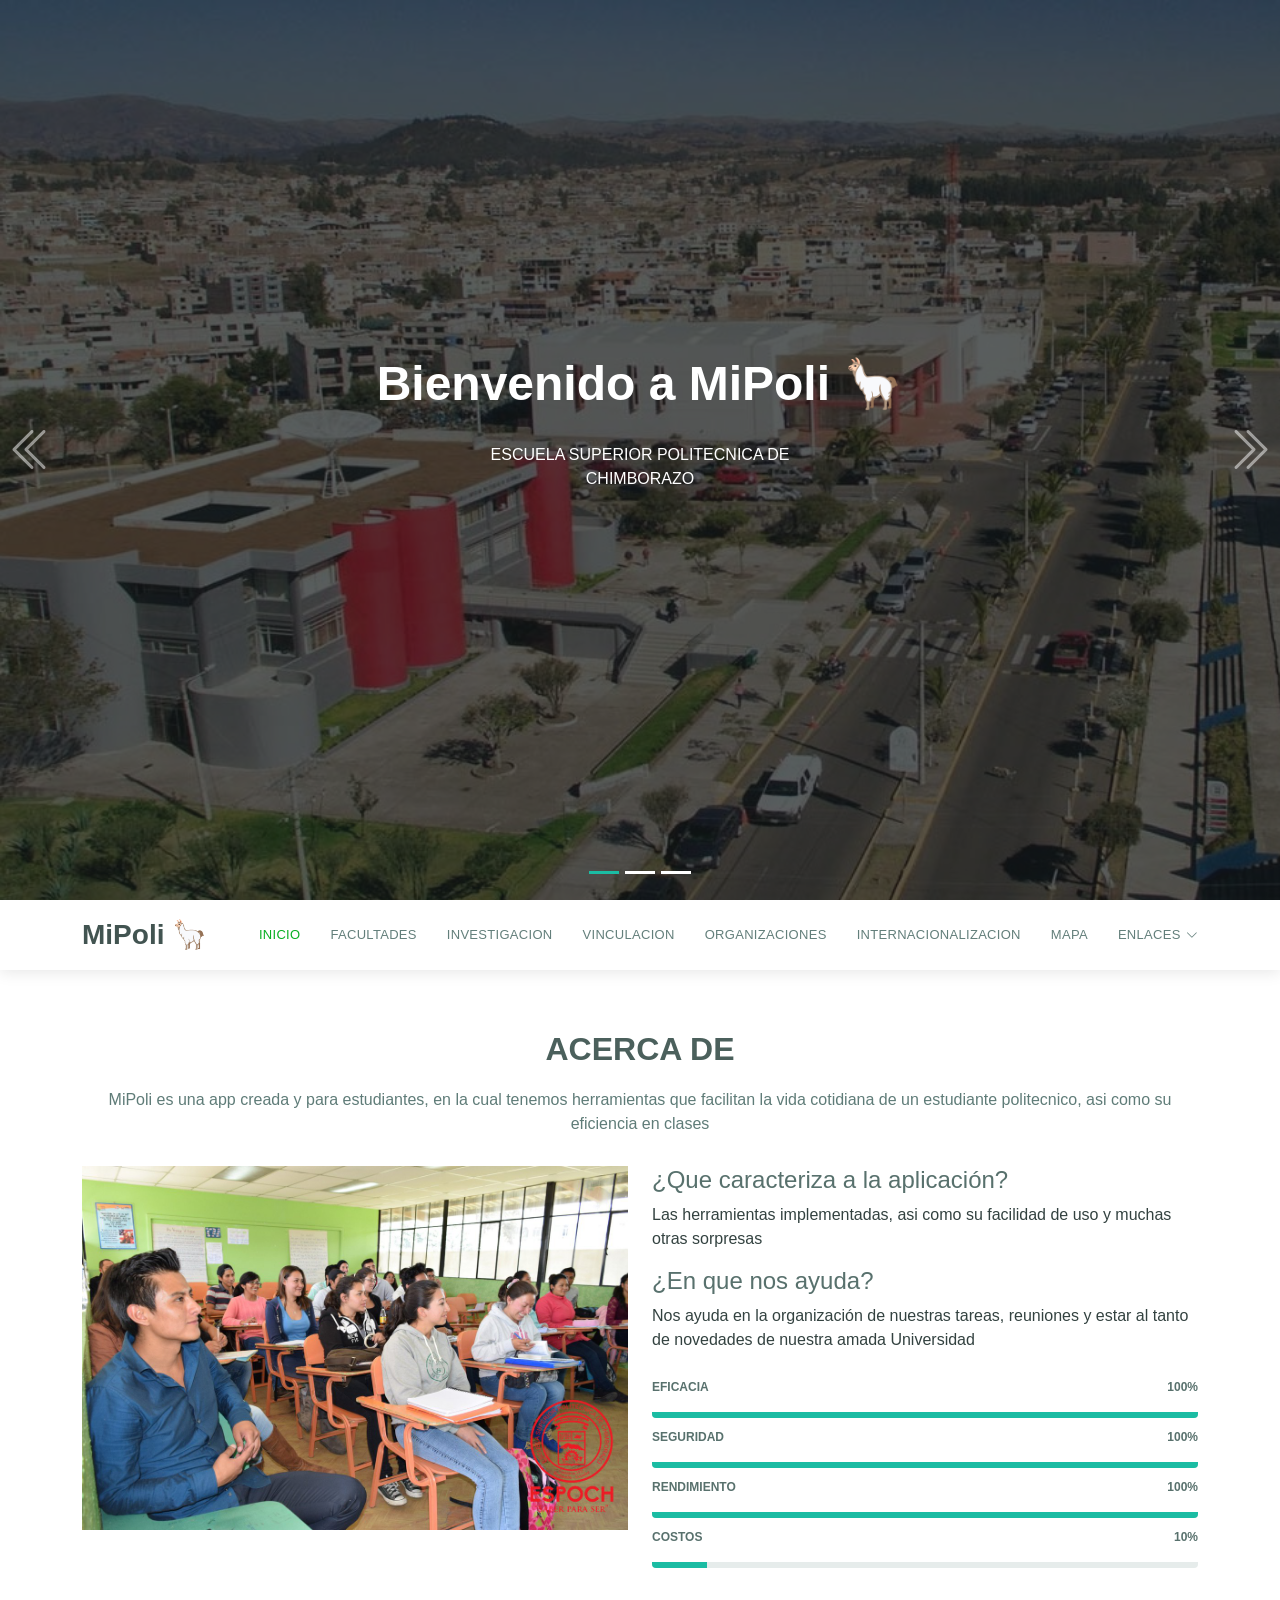
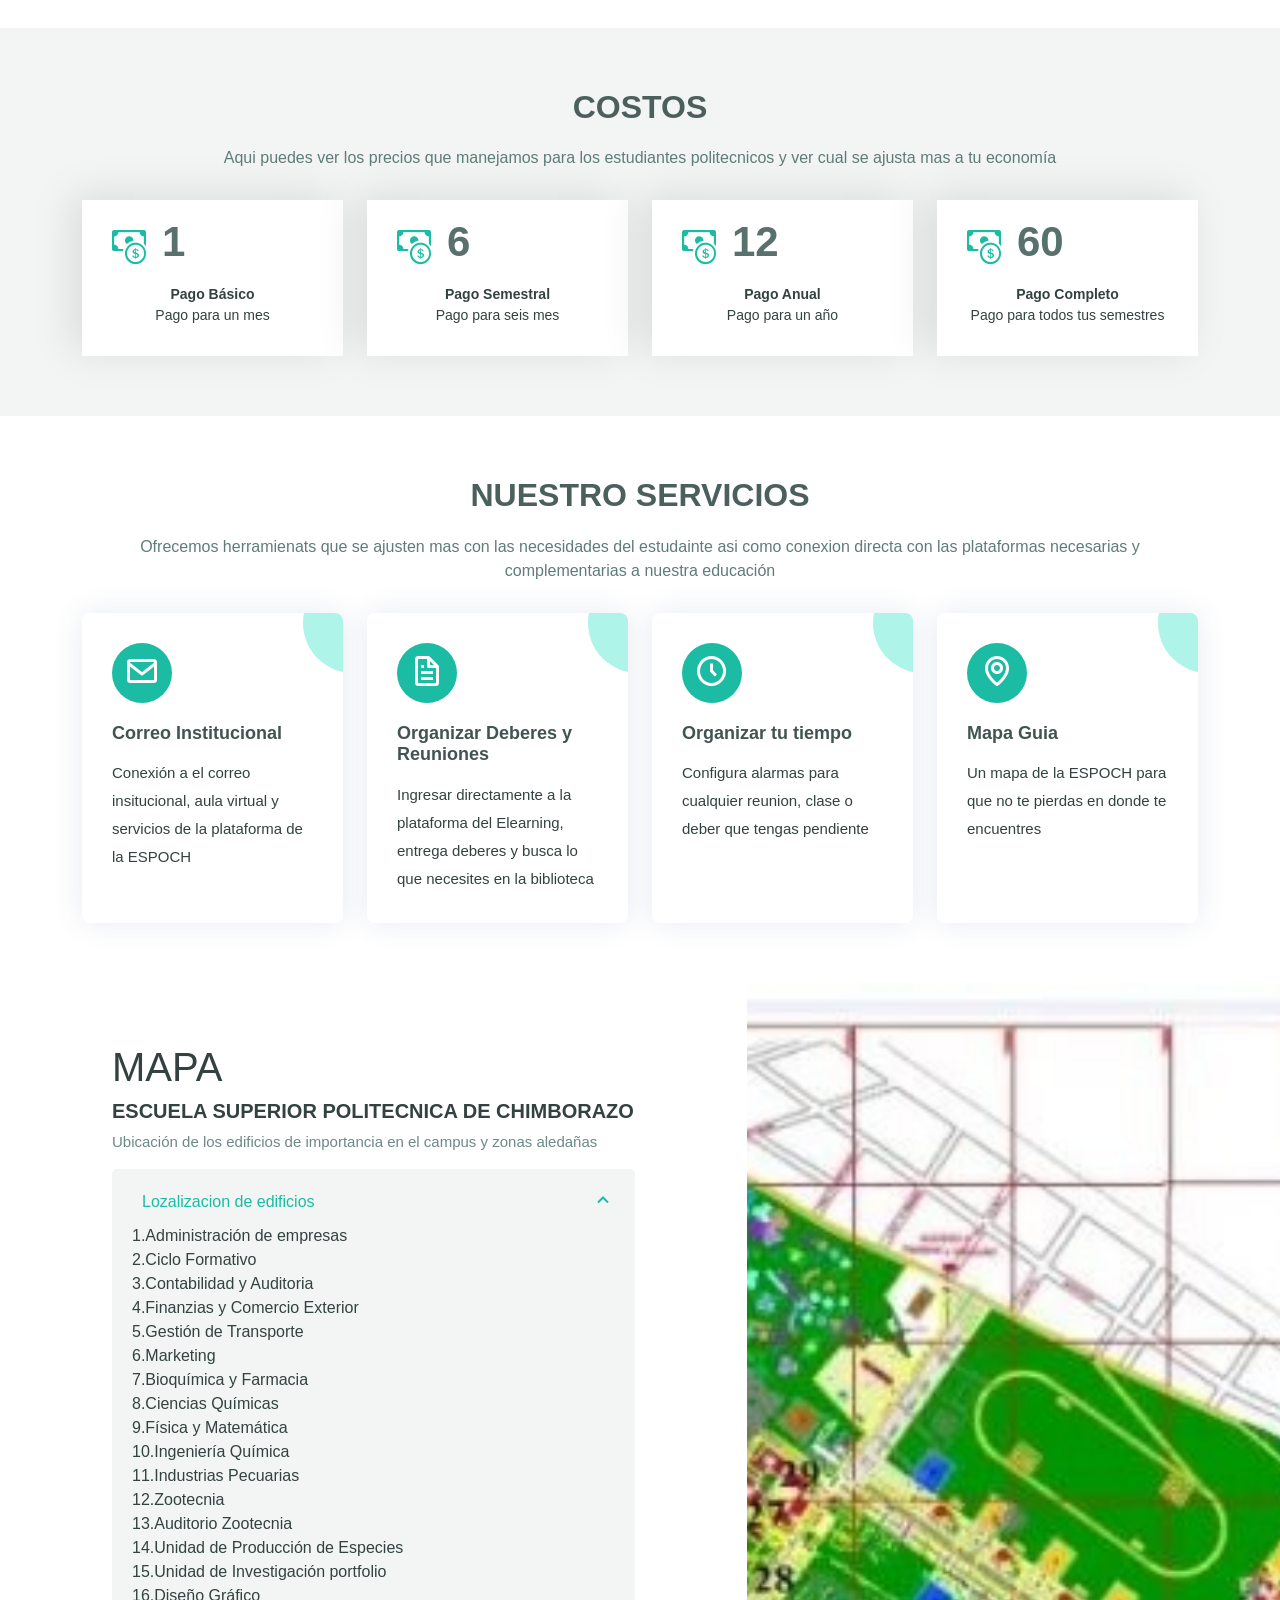
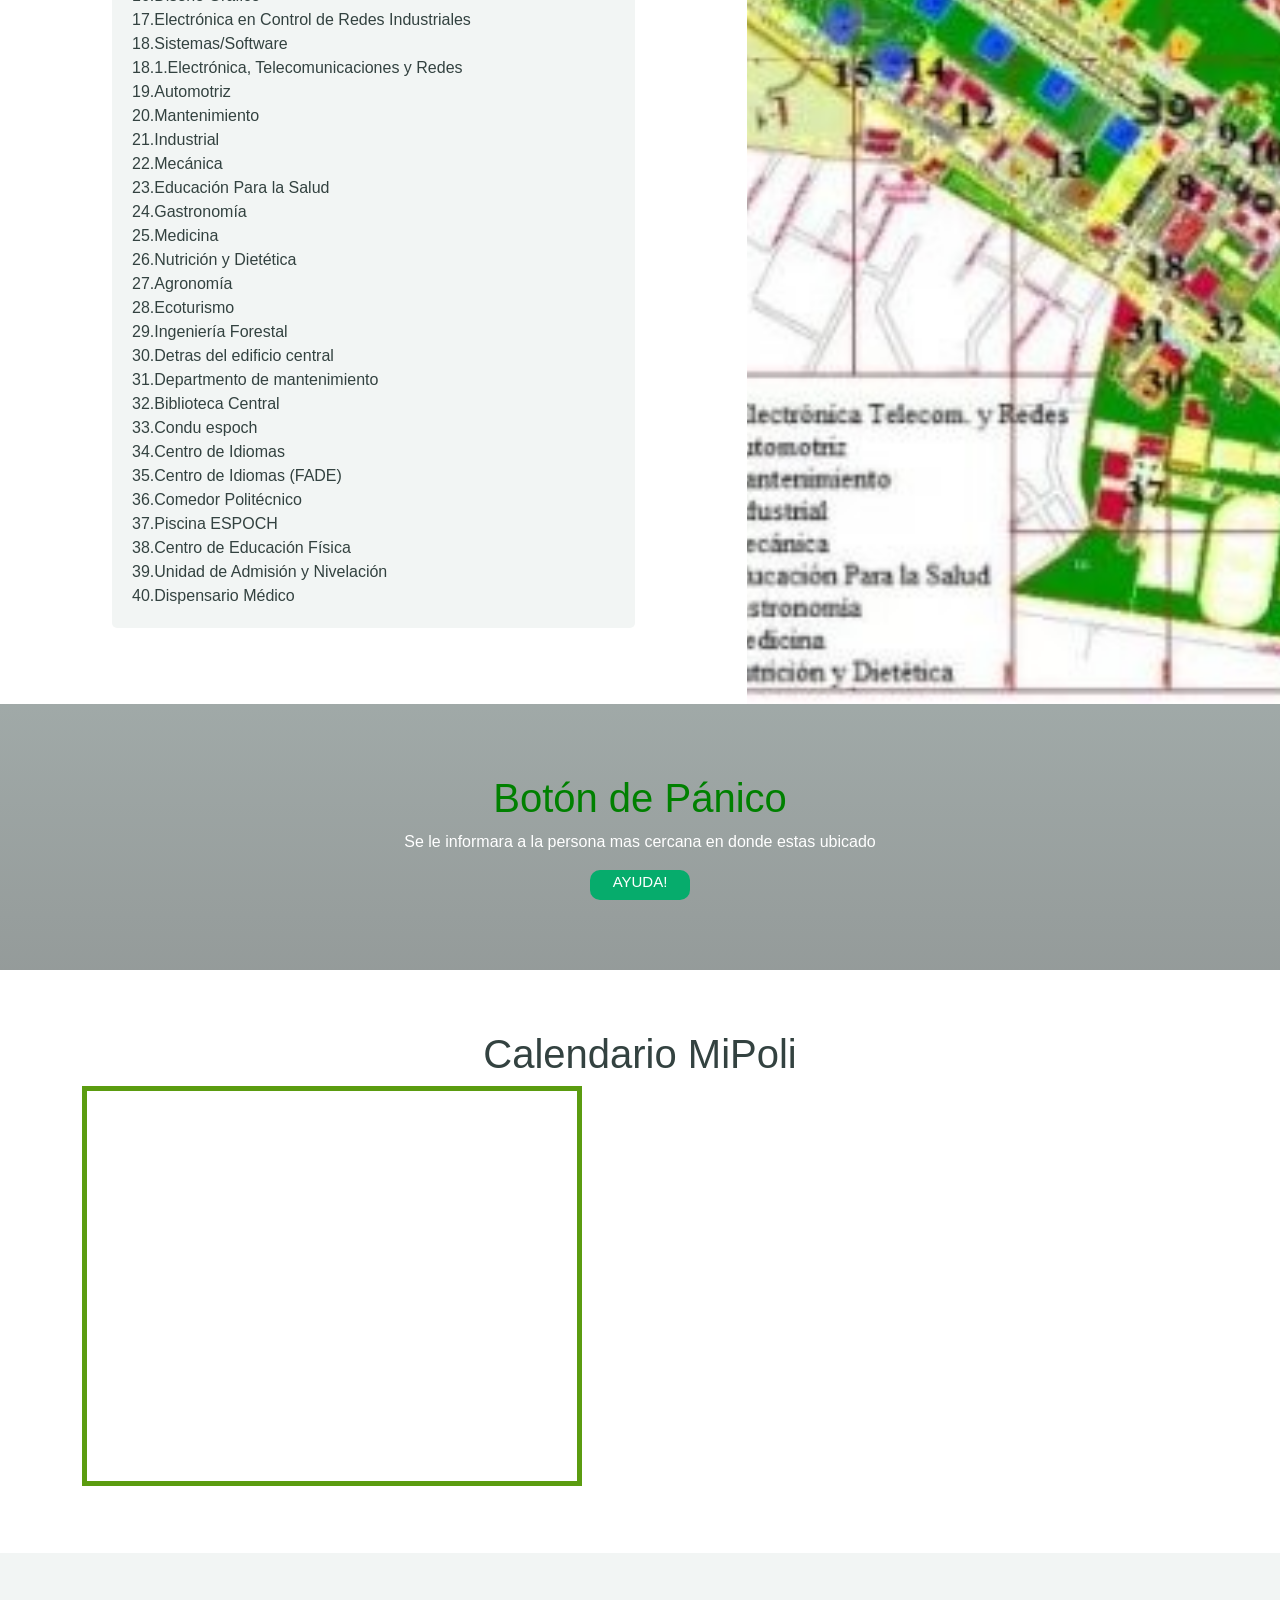
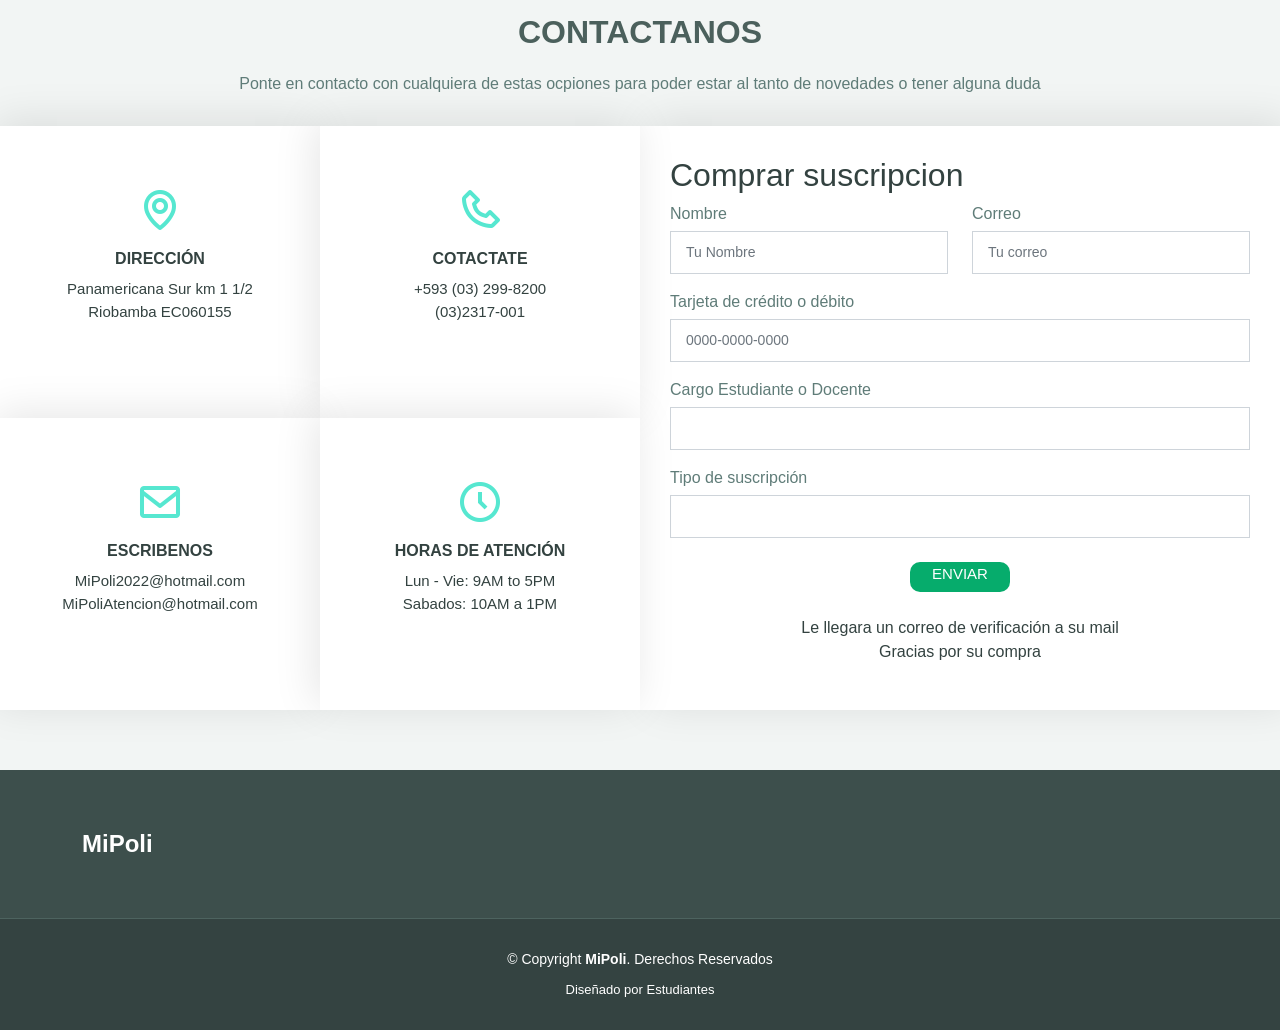
==== Facultades.html @ 7dcbb99e "Add files via upload" ====
<!DOCTYPE html>
<html lang="en">
<head>
  <meta charset="utf-8">
  <meta content="width=device-width, initial-scale=1.0" name="viewport">
  <title>MiPoli</title>
  <meta content="" name="description">
  <meta content="" name="keywords">
  <link href="assets/img/espoch.ico" rel="icon">
  <link href="assets/img/apple-touch-icon.png" rel="apple-touch-icon">
  <link href="assets/vendor/animate.css/animate.min.css" rel="stylesheet">
  <link href="assets/vendor/bootstrap/css/bootstrap.min.css" rel="stylesheet">
  <link href="assets/vendor/bootstrap-icons/bootstrap-icons.css" rel="stylesheet">
  <link href="assets/vendor/boxicons/css/boxicons.min.css" rel="stylesheet">
  <link href="assets/vendor/glightbox/css/glightbox.min.css" rel="stylesheet">
  <link href="assets/vendor/swiper/swiper-bundle.min.css" rel="stylesheet">
  <link href="assets/css/style.css" rel="stylesheet">
  <link href="assets/css/botones.css" rel="stylesheet">
  <link rel="stylesheet" href="assets/js/jsbotones.js">

  <!-Cabecera donde esta el carrucel de fotos y bienvenida->
</head>
<body>
  <section id="hero">
    <div class="hero-container">
      <div id="heroCarousel" class="carousel slide carousel-fade" data-bs-ride="carousel" data-bs-interval="5000">
        <ol class="carousel-indicators" id="hero-carousel-indicators"></ol>
        <div class="carousel-inner" role="listbox">
          <div class="carousel-item active">
            <div class="carousel-background"><img src="assets/img/poli.jpg" width="1820" height="920"></div>
            <div class="carousel-container">
              <div class="carousel-content">
                <h2 class="animate__animated animate__MfadeInDown">Bienvenido a <span>MiPoli 🦙</span></h2>
                <p class="animate__animated animate__fadeInUp">ESCUELA SUPERIOR POLITECNICA DE CHIMBORAZO</p> <br>
              </div>
            </div>
          </div>
          <div class="carousel-item">
            <div class="carousel-background"><img src="assets/img/poli1.jpg" width="1720" height="920" alt=""></div>
            <div class="carousel-container">
              <div class="carousel-content">
                <h2 class="animate__animated animate__fadeInDown">Bienvenido a <span>MiPoli 🦙</span></h2>
                <p class="animate__animated animate__fadeInUp">La Poli te llama</p> <br>
              </div>
            </div>
          </div>
          <div class="carousel-item">
            <div class="carousel-background"><img src="assets/img/poli2.jpg" width="1820" height="900"></div>
            <div class="carousel-container">
              <div class="carousel-content">
                <h2 class="animate__animated animate__fadeInDown">Bienvenido a <span>MiPoli 🦙</span></h2>
                <p class="animate__animated animate__fadeInUp">Hacemos Historia</p> <br>
              </div>
            </div>
          </div>
        </div>
        <a class="carousel-control-prev" href="#heroCarousel" role="button" data-bs-slide="prev">
          <span class="carousel-control-prev-icon bi bi-chevron-double-left" aria-hidden="true"></span>
        </a>
        <a class="carousel-control-next" href="#heroCarousel" role="button" data-bs-slide="next">
          <span class="carousel-control-next-icon bi bi-chevron-double-right" aria-hidden="true"></span>
        </a>
      </div>
    </div>
  </section>

  <header id="header" class="d-flex align-items-center">
    <div class="container d-flex align-items-center justify-content-between">
      <div class="logo">
        <h1 class="text-light"><a href="index.html"><span>MiPoli 🦙</span></a></h1>
      </div>
      <nav id="navbar" class="navbar">
        <ul>
          <li><a class="nav-link scrollto active" href="#hero">INICIO</a></li>
          <li><a class="nav-link scrollto" href="#about">FACULTADES</a></li>
          <li><a class="nav-link scrollto" href="#costos">INVESTIGACION</a></li>
          <li><a class="nav-link scrollto" href="#services">VINCULACION</a></li>
          <li><a class="nav-link scrollto" href="#calendario">ORGANIZACIONES</a></li>
          <li><a class="nav-link scrollto" href="#contact">INTERNACIONALIZACION</a></li>
          <li><a class="nav-link scrollto" href="#mapa">MAPA</a></li>
          <li class="dropdown"><a href="#"><span>ENLACES</span> <i class="bi bi-chevron-down"></i></a>
                <ul>
                  <li><a href="https://loginsai.espoch.edu.ec">YANKAY</a></li>
                  <li><a href="https://www.espoch.edu.ec/index.php/espoch.html">SERVICIOS ESPOCH</a></li>
                  <li><a href="https://seguridad.espoch.edu.ec/cas/login?service=https%3A%2F%2Felearning.espoch.edu.ec%2Flogin%2Findex.php">Campus virtual ESPOCH</a></li>
                  <li><a href="https://outlook.office.com">Correo Institucional</a></li>
                  <li><a href="https://elibro.net/es/lc/espoch/login_usuario/?next=/es/lc/espoch/inicio/">Biblioteca Virtual ElLibro</a></li>
                </ul>
          </li>    
        </ul>
        <i class="bi bi-list mobile-nav-toggle"></i>
      </nav>
    </div>
  </header>

  <main id="main">
    <section id="about" class="about">
      <div class="container">
        <div class="section-title">
          <h2>Acerca de</h2>
          <p>MiPoli es una app creada y para estudiantes, en la cual tenemos herramientas que facilitan la vida cotidiana de un estudiante politecnico, asi como su eficiencia en clases</p>
        </div>
        <div class="row">
          <div class="col-lg-6">
            <img src="assets/img/about.jpg" class="img-fluid" alt="">
          </div>
          <div class="col-lg-6 pt-4 pt-lg-0 content">
            <h3>¿Que caracteriza a la aplicación?</strong></h3>
            <p>Las herramientas implementadas, asi como su facilidad de uso y muchas otras sorpresas</p>
            <h3>¿En que nos ayuda?</strong></h3>
            <p>Nos ayuda en la organización de nuestras tareas, reuniones y estar al tanto de novedades de nuestra amada Universidad</p>

            <div class="skills-content">

              <div class="progress">
                <span class="skill">EFICACIA <i class="val">100%</i></span>
                <div class="progress-bar-wrap">
                  <div class="progress-bar" role="progressbar" aria-valuenow="100" aria-valuemin="0" aria-valuemax="100"></div>
                </div>
              </div>

              <div class="progress">
                <span class="skill">SEGURIDAD <i class="val">100%</i></span>
                <div class="progress-bar-wrap">
                  <div class="progress-bar" role="progressbar" aria-valuenow="100" aria-valuemin="0" aria-valuemax="100"></div>
                </div>
              </div>

              <div class="progress">
                <span class="skill">RENDIMIENTO <i class="val">100%</i></span>
                <div class="progress-bar-wrap">
                  <div class="progress-bar" role="progressbar" aria-valuenow="100" aria-valuemin="0" aria-valuemax="100"></div>
                </div>
              </div>

              <div class="progress">
                <span class="skill">COSTOS <i class="val">10%</i></span>
                <div class="progress-bar-wrap">
                  <div class="progress-bar" role="progressbar" aria-valuenow="10" aria-valuemin="0" aria-valuemax="100"></div>
                </div>
              </div>
            </div>
          </div>
        </div>
      </div>
    </section>

    <section id="costos" class="counts section-bg">
      <div class="container">
        <div class="section-title">
          <h2>COSTOS</h2>
          <P>Aqui puedes ver los precios que manejamos para los estudiantes politecnicos y ver cual se ajusta mas a tu economía</P>
        </div>
        <div class="row no-gutters">

          <div class="col-lg-3 col-md-6 d-md-flex align-items-md-stretch">
            <div class="count-box">
              <i class="bi bi-cash-coin"></i>
              <span data-purecounter-start="0" data-purecounter-end="1" data-purecounter-duration="1" class="purecounter"></span>
              <p align="center"><strong>Pago Básico</strong> <br> Pago para un mes</p>
            </div>
          </div>

          <div class="col-lg-3 col-md-6 d-md-flex align-items-md-stretch">
            <div class="count-box">
              <i class="bi bi-cash-coin"></i>
              <span data-purecounter-start="0" data-purecounter-end="6" data-purecounter-duration="1" class="purecounter"></span>
              <p align="center"><strong>Pago Semestral</strong> <br> Pago para seis mes</p>
            </div>
          </div>

          <div class="col-lg-3 col-md-6 d-md-flex align-items-md-stretch">
            <div class="count-box">
              <i class="bi bi-cash-coin"></i>
              <span data-purecounter-start="0" data-purecounter-end="12" data-purecounter-duration="1" class="purecounter"></span>
              <p align="center"><strong>Pago Anual</strong> <br> Pago para un año</p>
            </div>
          </div>

          <div class="col-lg-3 col-md-6 d-md-flex align-items-md-stretch">
            <div class="count-box">
              <i class="bi bi-cash-coin"></i>
              <span data-purecounter-start="0" data-purecounter-end="60" data-purecounter-duration="1" class="purecounter"></span>
              <p align="center"><strong>Pago Completo</strong> <br> Pago para todos tus semestres</p>
            </div>
          </div>
        </div>
      </div>
    </section>

    <section id="services" class="services">
      <div class="container">
        <div class="section-title">
          <h2>Nuestro servicios</h2>
          <p>Ofrecemos herramienats que se ajusten mas con las necesidades del estudainte asi como conexion directa con las plataformas necesarias y complementarias a nuestra educación</p>
        </div>
        <div class="row">
          <div class="col-md-6 col-lg-3 d-flex align-items-stretch mb-5 mb-lg-0">
            <div class="icon-box">
              <div class="icon"><i class="bx bx-envelope"></i></div>
              <h4 class="title"><a href="">Correo Institucional</a></h4>
              <p class="description">Conexión a el correo insitucional, aula virtual y servicios de la plataforma de la ESPOCH</p>
            </div>
          </div>

          <div class="col-md-6 col-lg-3 d-flex align-items-stretch mb-5 mb-lg-0">
            <div class="icon-box">
              <div class="icon"><i class="bx bx-file"></i></div>
              <h4 class="title"><a href="">Organizar Deberes y Reuniones</a></h4>
              <p class="description">Ingresar directamente a la plataforma del Elearning, entrega deberes y busca lo que necesites en la biblioteca</p>
            </div>
          </div>

          <div class="col-md-6 col-lg-3 d-flex align-items-stretch mb-5 mb-lg-0">
            <div class="icon-box">
              <div class="icon"><i class="bx bx-time-five"></i></div>
              <h4 class="title"><a href="">Organizar tu tiempo</a></h4>
              <p class="description">Configura alarmas para cualquier reunion, clase o deber que tengas pendiente</p>
            </div>
          </div>

          <div class="col-md-6 col-lg-3 d-flex align-items-stretch mb-5 mb-lg-0">
            <div class="icon-box">
              <div class="icon"><i class="bx bx-map"></i></div>
              <h4 class="title"><a href="">Mapa Guia</a></h4>
              <p class="description">Un mapa de la ESPOCH para que no te pierdas en donde te encuentres</p>
            </div>
          </div>
      </div>
    </section>
    
    <section id="mapa" class="info-box py-0">
      <div class="container-fluid">
        <div class="row">
          <div class="col-lg-7 d-flex flex-column justify-content-center align-items-stretch  order-2 order-lg-1">
            <div class="content">
              <h1>MAPA </h1>
              <h4>ESCUELA SUPERIOR POLITECNICA DE CHIMBORAZO</h4>
              <p>
                Ubicación de los edificios de importancia en el campus y zonas aledañas
              </p>
            </div>
            <div class="accordion-list">
              <ul>
                <li>
                  <a data-bs-toggle="collapse" class="collapse" data-bs-target="#accordion-list-1"><span></span>Lozalizacion de edificios<i class="bx bx-chevron-down icon-show"></i><i class="bx bx-chevron-up icon-close"></i></a>
                  <div id="accordion-list-1" class="collapse show" data-bs-parent=".accordion-list">
                    <p>
                      1.Administración de empresas<br>
                      2.Ciclo Formativo<br>
                      3.Contabilidad y Auditoria<br>
                      4.Finanzias y Comercio Exterior<br>
                      5.Gestión de Transporte<br>
                      6.Marketing<br>
                      7.Bioquímica y Farmacia<br>
                      8.Ciencias Químicas<br>
                      9.Física y Matemática<br>
                      10.Ingeniería Química<br>
                      11.Industrias Pecuarias<br>
                      12.Zootecnia<br>
                      13.Auditorio Zootecnia<br>
                      14.Unidad de Producción de Especies<br>
                      15.Unidad de Investigación portfolio<br>
                      16.Diseño Gráfico<br>
                      17.Electrónica en Control de Redes Industriales<br>
                      18.Sistemas/Software<br>
                      18.1.Electrónica, Telecomunicaciones y Redes<br>
                      19.Automotriz<br>
                      20.Mantenimiento<br>
                      21.Industrial<br>
                      22.Mecánica<br>
                      23.Educación Para la Salud<br>
                      24.Gastronomía<br>
                      25.Medicina<br>
                      26.Nutrición y Dietética<br>
                      27.Agronomía <br>
                      28.Ecoturismo<br>
                      29.Ingeniería Forestal<br>
                      30.Detras del edificio central<br>
                      31.Departmento de mantenimiento<br>
                      32.Biblioteca Central<br>
                      33.Condu espoch<br>
                      34.Centro de Idiomas <br>
                      35.Centro de Idiomas (FADE)<br>
                      36.Comedor Politécnico<br>
                      37.Piscina ESPOCH<br>
                      38.Centro de Educación Física<br>
                      39.Unidad de Admisión y Nivelación<br>
                      40.Dispensario Médico<br>
                    </p>
                  </div>
                </li>
              </ul>
            </div>
          </div>
          <div class="col-lg-5 align-items-stretch order-1 order-lg-2 img" style="background-image: url(assets/img/mapa.jpg);">&nbsp;</div>
        </div>
      </div>
    </section>

    <section class="cta">
      <div class="container">
        <div class="text-center">
          <h1 style="color: green;">Botón de Pánico</h1>
          <p>Se le informara a la persona mas cercana en donde estas ubicado</p>
          <button class="botonesres" onclick="location.href='http://127.0.0.1:5500/ayuda.html'">AYUDA!</button>
        </div>
      </div>
    </section>

    <section id="calendario" class="container center-h center-v">  
      <h1 align="center">Calendario MiPoli</h1>
      <iframe src="https://calendar.google.com/calendar/embed?height=400&wkst=2&bgcolor=%237CB342&ctz=America%2FGuayaquil&showPrint=0&showTabs=0&showCalendars=0&showTitle=0&showNav=0&showDate=1&showTz=0&src=M3VvaHA1NnAyN2lhZmdqZTFjajdkdGhoNm9AZ3JvdXAuY2FsZW5kYXIuZ29vZ2xlLmNvbQ&src=ZXMuZWMjaG9saWRheUBncm91cC52LmNhbGVuZGFyLmdvb2dsZS5jb20&color=%23795548&color=%237986CB" style="border:solid 5px rgb(91, 156, 16)" width="500" height="400" frameborder="0" scrolling="no"></iframe>
    </section>

    <section id="contact" class="contact section-bg">
      <div class="container">
        <div class="section-title">
          <h2>Contactanos</h2>
          <p>Ponte en contacto con cualquiera de estas ocpiones para poder estar al tanto de novedades o tener alguna duda</p>
        </div>
      </div>
      <div class="container-fluid">
        <div class="row">
          <div class="col-lg-6 d-flex align-items-stretch infos">
            <div class="row">
              <div class="col-lg-6 info d-flex flex-column align-items-stretch">
                <i class="bx bx-map"></i>
                <h4>Dirección</h4>
                <p>Panamericana Sur km 1 1/2<br>Riobamba EC060155</p>
              </div>
              <div class="col-lg-6 info info-bg d-flex flex-column align-items-stretch">
                <i class="bx bx-phone"></i>
                <h4>Cotactate</h4>
                <p>+593 (03) 299-8200<br>(03)2317-001</p>

              </div>
              <div class="col-lg-6 info info-bg d-flex flex-column align-items-stretch">
                <i class="bx bx-envelope"></i>
                <h4>Escribenos</h4>
                <p>MiPoli2022@hotmail.com <br> MiPoliAtencion@hotmail.com</p>
              </div>
              <div class="col-lg-6 info d-flex flex-column align-items-stretch">
                <i class="bx bx-time-five"></i>
                <h4>Horas de atención</h4>
                <p>Lun - Vie: 9AM to 5PM<br>Sabados: 10AM a 1PM</p>
              </div>
            </div>
          </div>
          <div class="col-lg-6 d-flex align-items-stretch contact-form-wrap">
            <form action="forms/contact.php" method="post" role="form" class="php-email-form">
              <div class="row">
                <h2>Comprar suscripcion</h2>
                <div class="col-md-6 form-group">
                  <label for="name">Nombre</label>
                  <input type="text" name="name" class="form-control" id="name" placeholder="Tu Nombre" required>
                </div>
                <div class="col-md-6 form-group mt-3 mt-md-0">
                  <label for="email">Correo</label>
                  <input type="email" class="form-control" name="email" id="email" placeholder="Tu correo" required>
                </div>
              </div>
              <div class="form-group mt-3">
                <label for="subject">Tarjeta de crédito o débito</label>
                <input type="number" class="form-control" name="subject" id="subject" placeholder="0000-0000-0000" required>
              </div>
              <div class="form-group mt-3">
                <label for="subject">Cargo Estudiante o Docente</label>
                <input type="text" class="form-control" name="subject" id="subject" placeholder="" required>
              </div>
              <div class="form-group mt-3">
                <label for="subject">Tipo de suscripción</label>
                <input type="number" class="form-control" name="subject" id="subject" placeholder="" required>
              </div> <br>
              <div class="text-center" ><button type="reset" class="botonesres">ENVIAR</button></div><br>
              <p align="center">Le llegara un correo de verificación a su mail <br> Gracias por su compra</p>
            </form>
          </div>
        </div>
      </div>
    </section>
  </main>

  <footer id="footer">
    <div class="footer-top">
      <div class="container">
        <div class="row">
          <div class="col-lg-4 col-md-6 footer-newsletter">
            <div class="col-lg-3 col-md-6 footer-info">
              <h3>MiPoli
            </div>
          </div>
        </div>
      </div>
    </div>

    <div class="container">
      <div class="copyright">
        &copy; Copyright <strong><span>MiPoli</span></strong>. Derechos Reservados
      </div>
      <div class="credits">Diseñado por Estudiantes</a>
      </div>
    </div>
  </footer>

  <script src="assets/vendor/purecounter/purecounter.js"></script>
  <script src="assets/vendor/bootstrap/js/bootstrap.bundle.min.js"></script>
  <script src="assets/vendor/glightbox/js/glightbox.min.js"></script>
  <script src="assets/vendor/isotope-layout/isotope.pkgd.min.js"></script>
  <script src="assets/vendor/swiper/swiper-bundle.min.js"></script>
  <script src="assets/vendor/waypoints/noframework.waypoints.js"></script>
  <script src="assets/js/main.js"></script>
</body>
</html>
---- assets/css/botones.css ----
.botonesres{
    display: inline-flex;
    width: 100px;
    height: 30px;
    background: #06ac6c;
    justify-content: center;
    text-align: center;
    font-family: 'Roboto', sans-serif;
    font-size: 15px;
    color:#fff;
    border: none;
    cursor:pointer;
    transition: .3s ease all;
    border-radius: 10px;
    position: relative;
    overflow: hidden;
}

.botonesres span{
    position: relative;
    padding-top: 10px;
    z-index: 2;
    transition: .3s ease all;
}
.botonesres::after{
  content:"";
  width: 100%;
  height: 100%;
  background: #00fdd3;
  position: absolute;
  z-index: 1;
  top:-50px;
  left: 0;
}
.botonesres:hover span{
  color:#141414;
}
.botonesres:hover::after{
    top:0px;
}
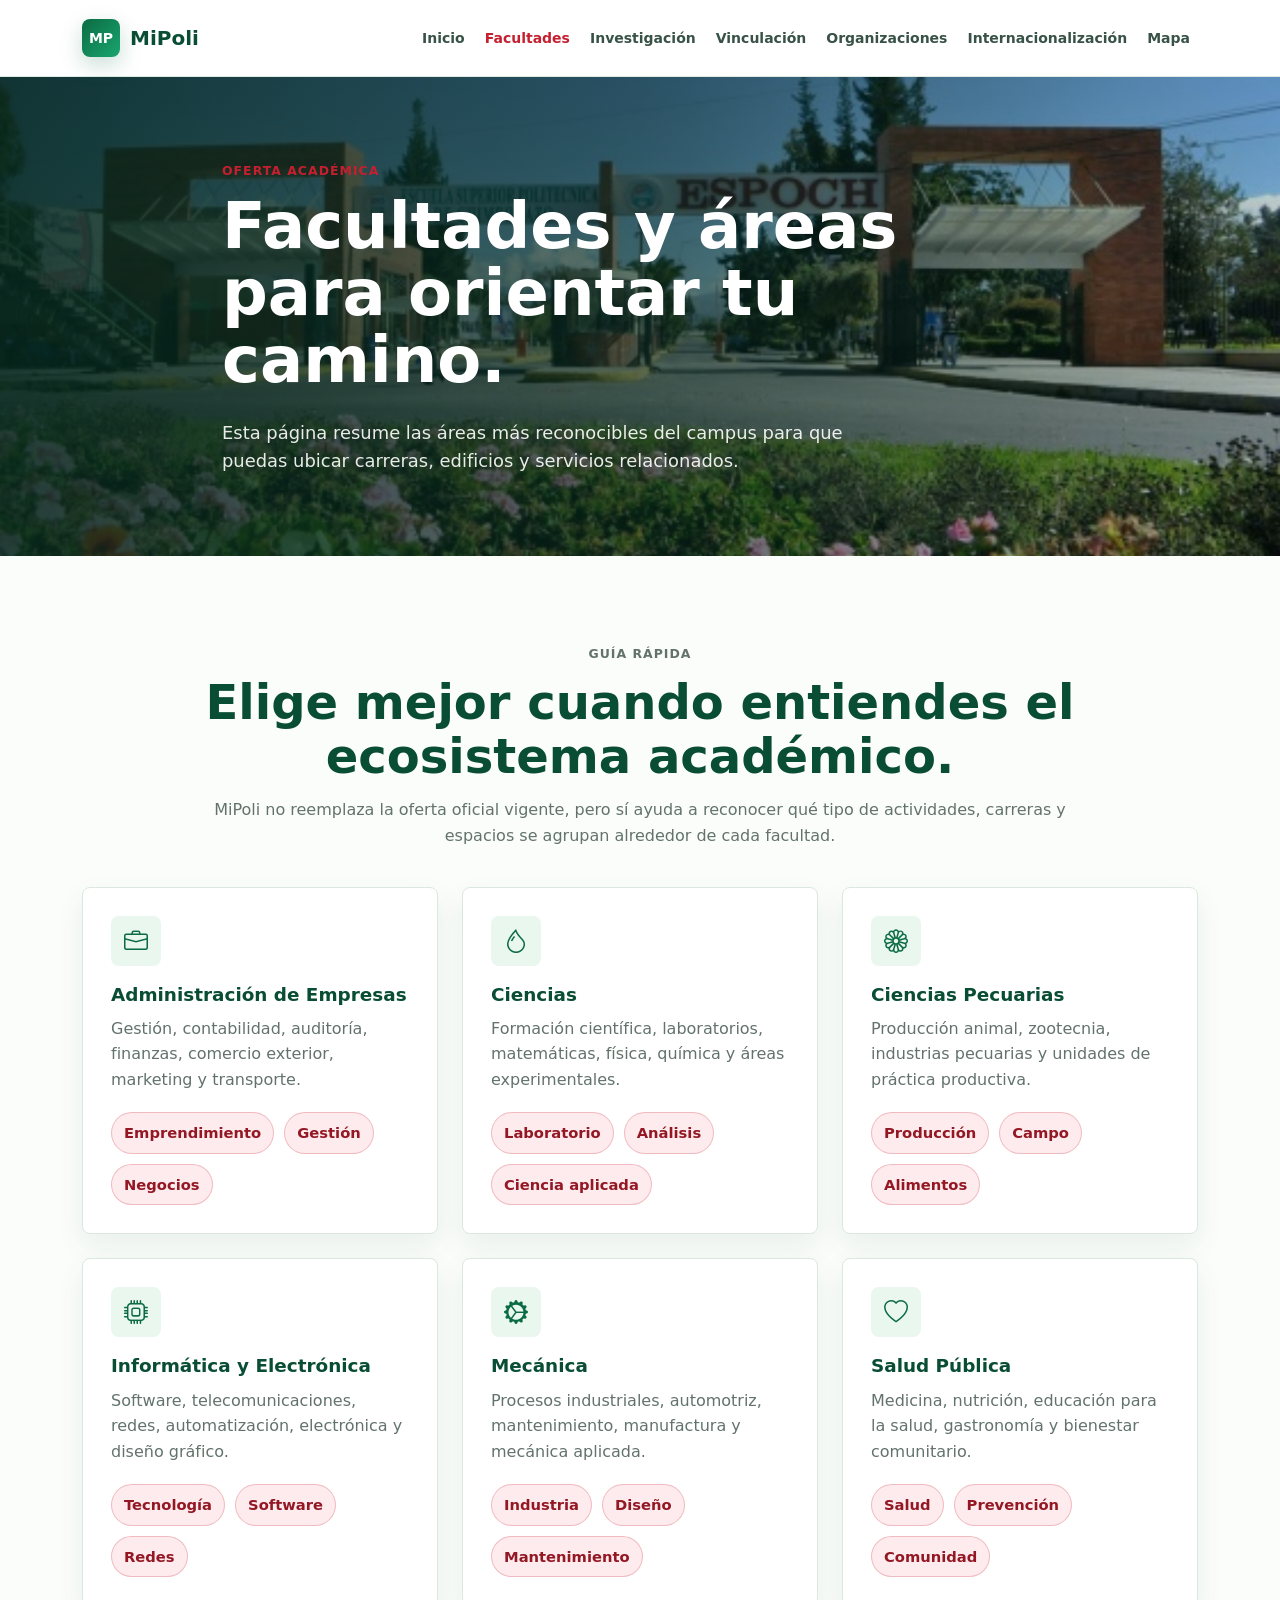
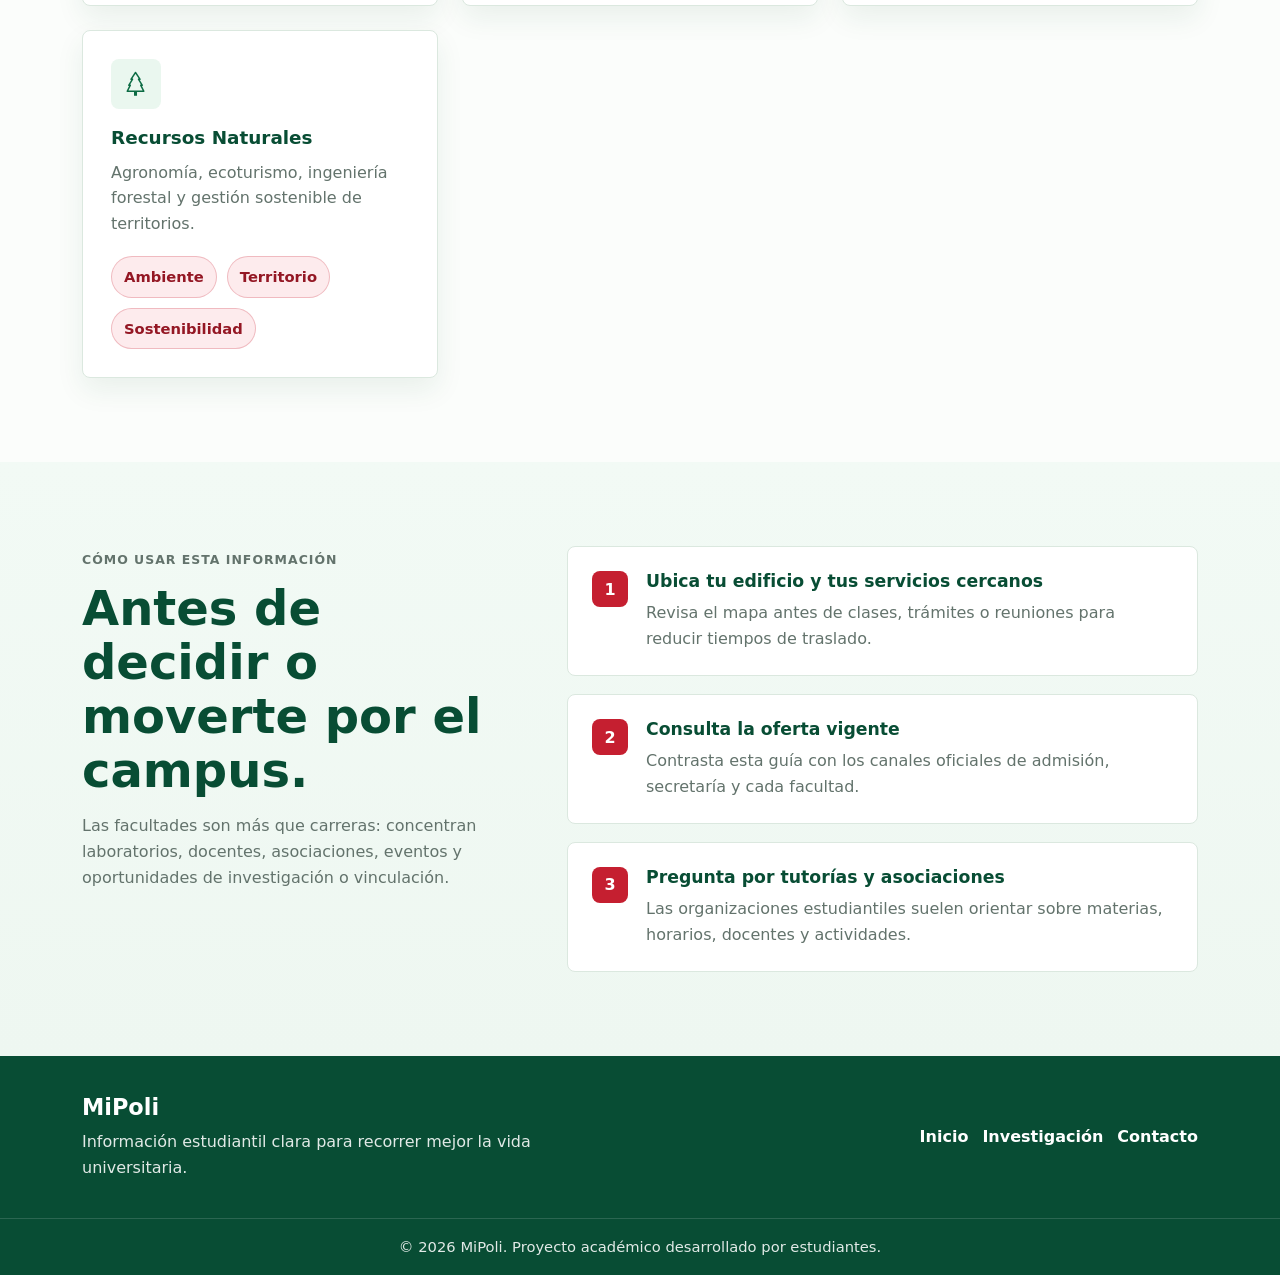
==== commit 3fe076a6: "arreglos de diseño y logica" ====
--- a/Facultades.html
+++ b/Facultades.html
@@ -1,414 +1,162 @@
-<!DOCTYPE html>
-<html lang="en">
-<head>
-  <meta charset="utf-8">
-  <meta content="width=device-width, initial-scale=1.0" name="viewport">
-  <title>MiPoli</title>
-  <meta content="" name="description">
-  <meta content="" name="keywords">
-  <link href="assets/img/espoch.ico" rel="icon">
-  <link href="assets/img/apple-touch-icon.png" rel="apple-touch-icon">
-  <link href="assets/vendor/animate.css/animate.min.css" rel="stylesheet">
-  <link href="assets/vendor/bootstrap/css/bootstrap.min.css" rel="stylesheet">
-  <link href="assets/vendor/bootstrap-icons/bootstrap-icons.css" rel="stylesheet">
-  <link href="assets/vendor/boxicons/css/boxicons.min.css" rel="stylesheet">
-  <link href="assets/vendor/glightbox/css/glightbox.min.css" rel="stylesheet">
-  <link href="assets/vendor/swiper/swiper-bundle.min.css" rel="stylesheet">
-  <link href="assets/css/style.css" rel="stylesheet">
-  <link href="assets/css/botones.css" rel="stylesheet">
-  <link rel="stylesheet" href="assets/js/jsbotones.js">
-
-  <!-Cabecera donde esta el carrucel de fotos y bienvenida->
-</head>
-<body>
-  <section id="hero">
-    <div class="hero-container">
-      <div id="heroCarousel" class="carousel slide carousel-fade" data-bs-ride="carousel" data-bs-interval="5000">
-        <ol class="carousel-indicators" id="hero-carousel-indicators"></ol>
-        <div class="carousel-inner" role="listbox">
-          <div class="carousel-item active">
-            <div class="carousel-background"><img src="assets/img/poli.jpg" width="1820" height="920"></div>
-            <div class="carousel-container">
-              <div class="carousel-content">
-                <h2 class="animate__animated animate__MfadeInDown">Bienvenido a <span>MiPoli 🦙</span></h2>
-                <p class="animate__animated animate__fadeInUp">ESCUELA SUPERIOR POLITECNICA DE CHIMBORAZO</p> <br>
-              </div>
-            </div>
-          </div>
-          <div class="carousel-item">
-            <div class="carousel-background"><img src="assets/img/poli1.jpg" width="1720" height="920" alt=""></div>
-            <div class="carousel-container">
-              <div class="carousel-content">
-                <h2 class="animate__animated animate__fadeInDown">Bienvenido a <span>MiPoli 🦙</span></h2>
-                <p class="animate__animated animate__fadeInUp">La Poli te llama</p> <br>
-              </div>
-            </div>
-          </div>
-          <div class="carousel-item">
-            <div class="carousel-background"><img src="assets/img/poli2.jpg" width="1820" height="900"></div>
-            <div class="carousel-container">
-              <div class="carousel-content">
-                <h2 class="animate__animated animate__fadeInDown">Bienvenido a <span>MiPoli 🦙</span></h2>
-                <p class="animate__animated animate__fadeInUp">Hacemos Historia</p> <br>
-              </div>
-            </div>
-          </div>
-        </div>
-        <a class="carousel-control-prev" href="#heroCarousel" role="button" data-bs-slide="prev">
-          <span class="carousel-control-prev-icon bi bi-chevron-double-left" aria-hidden="true"></span>
-        </a>
-        <a class="carousel-control-next" href="#heroCarousel" role="button" data-bs-slide="next">
-          <span class="carousel-control-next-icon bi bi-chevron-double-right" aria-hidden="true"></span>
-        </a>
-      </div>
-    </div>
-  </section>
-
-  <header id="header" class="d-flex align-items-center">
-    <div class="container d-flex align-items-center justify-content-between">
-      <div class="logo">
-        <h1 class="text-light"><a href="index.html"><span>MiPoli 🦙</span></a></h1>
-      </div>
-      <nav id="navbar" class="navbar">
-        <ul>
-          <li><a class="nav-link scrollto active" href="#hero">INICIO</a></li>
-          <li><a class="nav-link scrollto" href="#about">FACULTADES</a></li>
-          <li><a class="nav-link scrollto" href="#costos">INVESTIGACION</a></li>
-          <li><a class="nav-link scrollto" href="#services">VINCULACION</a></li>
-          <li><a class="nav-link scrollto" href="#calendario">ORGANIZACIONES</a></li>
-          <li><a class="nav-link scrollto" href="#contact">INTERNACIONALIZACION</a></li>
-          <li><a class="nav-link scrollto" href="#mapa">MAPA</a></li>
-          <li class="dropdown"><a href="#"><span>ENLACES</span> <i class="bi bi-chevron-down"></i></a>
-                <ul>
-                  <li><a href="https://loginsai.espoch.edu.ec">YANKAY</a></li>
-                  <li><a href="https://www.espoch.edu.ec/index.php/espoch.html">SERVICIOS ESPOCH</a></li>
-                  <li><a href="https://seguridad.espoch.edu.ec/cas/login?service=https%3A%2F%2Felearning.espoch.edu.ec%2Flogin%2Findex.php">Campus virtual ESPOCH</a></li>
-                  <li><a href="https://outlook.office.com">Correo Institucional</a></li>
-                  <li><a href="https://elibro.net/es/lc/espoch/login_usuario/?next=/es/lc/espoch/inicio/">Biblioteca Virtual ElLibro</a></li>
-                </ul>
-          </li>    
-        </ul>
-        <i class="bi bi-list mobile-nav-toggle"></i>
-      </nav>
-    </div>
-  </header>
-
-  <main id="main">
-    <section id="about" class="about">
-      <div class="container">
-        <div class="section-title">
-          <h2>Acerca de</h2>
-          <p>MiPoli es una app creada y para estudiantes, en la cual tenemos herramientas que facilitan la vida cotidiana de un estudiante politecnico, asi como su eficiencia en clases</p>
-        </div>
-        <div class="row">
-          <div class="col-lg-6">
-            <img src="assets/img/about.jpg" class="img-fluid" alt="">
-          </div>
-          <div class="col-lg-6 pt-4 pt-lg-0 content">
-            <h3>¿Que caracteriza a la aplicación?</strong></h3>
-            <p>Las herramientas implementadas, asi como su facilidad de uso y muchas otras sorpresas</p>
-            <h3>¿En que nos ayuda?</strong></h3>
-            <p>Nos ayuda en la organización de nuestras tareas, reuniones y estar al tanto de novedades de nuestra amada Universidad</p>
-
-            <div class="skills-content">
-
-              <div class="progress">
-                <span class="skill">EFICACIA <i class="val">100%</i></span>
-                <div class="progress-bar-wrap">
-                  <div class="progress-bar" role="progressbar" aria-valuenow="100" aria-valuemin="0" aria-valuemax="100"></div>
-                </div>
-              </div>
-
-              <div class="progress">
-                <span class="skill">SEGURIDAD <i class="val">100%</i></span>
-                <div class="progress-bar-wrap">
-                  <div class="progress-bar" role="progressbar" aria-valuenow="100" aria-valuemin="0" aria-valuemax="100"></div>
-                </div>
-              </div>
-
-              <div class="progress">
-                <span class="skill">RENDIMIENTO <i class="val">100%</i></span>
-                <div class="progress-bar-wrap">
-                  <div class="progress-bar" role="progressbar" aria-valuenow="100" aria-valuemin="0" aria-valuemax="100"></div>
-                </div>
-              </div>
-
-              <div class="progress">
-                <span class="skill">COSTOS <i class="val">10%</i></span>
-                <div class="progress-bar-wrap">
-                  <div class="progress-bar" role="progressbar" aria-valuenow="10" aria-valuemin="0" aria-valuemax="100"></div>
-                </div>
-              </div>
-            </div>
-          </div>
-        </div>
-      </div>
-    </section>
-
-    <section id="costos" class="counts section-bg">
-      <div class="container">
-        <div class="section-title">
-          <h2>COSTOS</h2>
-          <P>Aqui puedes ver los precios que manejamos para los estudiantes politecnicos y ver cual se ajusta mas a tu economía</P>
-        </div>
-        <div class="row no-gutters">
-
-          <div class="col-lg-3 col-md-6 d-md-flex align-items-md-stretch">
-            <div class="count-box">
-              <i class="bi bi-cash-coin"></i>
-              <span data-purecounter-start="0" data-purecounter-end="1" data-purecounter-duration="1" class="purecounter"></span>
-              <p align="center"><strong>Pago Básico</strong> <br> Pago para un mes</p>
-            </div>
-          </div>
-
-          <div class="col-lg-3 col-md-6 d-md-flex align-items-md-stretch">
-            <div class="count-box">
-              <i class="bi bi-cash-coin"></i>
-              <span data-purecounter-start="0" data-purecounter-end="6" data-purecounter-duration="1" class="purecounter"></span>
-              <p align="center"><strong>Pago Semestral</strong> <br> Pago para seis mes</p>
-            </div>
-          </div>
-
-          <div class="col-lg-3 col-md-6 d-md-flex align-items-md-stretch">
-            <div class="count-box">
-              <i class="bi bi-cash-coin"></i>
-              <span data-purecounter-start="0" data-purecounter-end="12" data-purecounter-duration="1" class="purecounter"></span>
-              <p align="center"><strong>Pago Anual</strong> <br> Pago para un año</p>
-            </div>
-          </div>
-
-          <div class="col-lg-3 col-md-6 d-md-flex align-items-md-stretch">
-            <div class="count-box">
-              <i class="bi bi-cash-coin"></i>
-              <span data-purecounter-start="0" data-purecounter-end="60" data-purecounter-duration="1" class="purecounter"></span>
-              <p align="center"><strong>Pago Completo</strong> <br> Pago para todos tus semestres</p>
-            </div>
-          </div>
-        </div>
-      </div>
-    </section>
-
-    <section id="services" class="services">
-      <div class="container">
-        <div class="section-title">
-          <h2>Nuestro servicios</h2>
-          <p>Ofrecemos herramienats que se ajusten mas con las necesidades del estudainte asi como conexion directa con las plataformas necesarias y complementarias a nuestra educación</p>
-        </div>
-        <div class="row">
-          <div class="col-md-6 col-lg-3 d-flex align-items-stretch mb-5 mb-lg-0">
-            <div class="icon-box">
-              <div class="icon"><i class="bx bx-envelope"></i></div>
-              <h4 class="title"><a href="">Correo Institucional</a></h4>
-              <p class="description">Conexión a el correo insitucional, aula virtual y servicios de la plataforma de la ESPOCH</p>
-            </div>
-          </div>
-
-          <div class="col-md-6 col-lg-3 d-flex align-items-stretch mb-5 mb-lg-0">
-            <div class="icon-box">
-              <div class="icon"><i class="bx bx-file"></i></div>
-              <h4 class="title"><a href="">Organizar Deberes y Reuniones</a></h4>
-              <p class="description">Ingresar directamente a la plataforma del Elearning, entrega deberes y busca lo que necesites en la biblioteca</p>
-            </div>
-          </div>
-
-          <div class="col-md-6 col-lg-3 d-flex align-items-stretch mb-5 mb-lg-0">
-            <div class="icon-box">
-              <div class="icon"><i class="bx bx-time-five"></i></div>
-              <h4 class="title"><a href="">Organizar tu tiempo</a></h4>
-              <p class="description">Configura alarmas para cualquier reunion, clase o deber que tengas pendiente</p>
-            </div>
-          </div>
-
-          <div class="col-md-6 col-lg-3 d-flex align-items-stretch mb-5 mb-lg-0">
-            <div class="icon-box">
-              <div class="icon"><i class="bx bx-map"></i></div>
-              <h4 class="title"><a href="">Mapa Guia</a></h4>
-              <p class="description">Un mapa de la ESPOCH para que no te pierdas en donde te encuentres</p>
-            </div>
-          </div>
-      </div>
-    </section>
-    
-    <section id="mapa" class="info-box py-0">
-      <div class="container-fluid">
-        <div class="row">
-          <div class="col-lg-7 d-flex flex-column justify-content-center align-items-stretch  order-2 order-lg-1">
-            <div class="content">
-              <h1>MAPA </h1>
-              <h4>ESCUELA SUPERIOR POLITECNICA DE CHIMBORAZO</h4>
-              <p>
-                Ubicación de los edificios de importancia en el campus y zonas aledañas
-              </p>
-            </div>
-            <div class="accordion-list">
-              <ul>
-                <li>
-                  <a data-bs-toggle="collapse" class="collapse" data-bs-target="#accordion-list-1"><span></span>Lozalizacion de edificios<i class="bx bx-chevron-down icon-show"></i><i class="bx bx-chevron-up icon-close"></i></a>
-                  <div id="accordion-list-1" class="collapse show" data-bs-parent=".accordion-list">
-                    <p>
-                      1.Administración de empresas<br>
-                      2.Ciclo Formativo<br>
-                      3.Contabilidad y Auditoria<br>
-                      4.Finanzias y Comercio Exterior<br>
-                      5.Gestión de Transporte<br>
-                      6.Marketing<br>
-                      7.Bioquímica y Farmacia<br>
-                      8.Ciencias Químicas<br>
-                      9.Física y Matemática<br>
-                      10.Ingeniería Química<br>
-                      11.Industrias Pecuarias<br>
-                      12.Zootecnia<br>
-                      13.Auditorio Zootecnia<br>
-                      14.Unidad de Producción de Especies<br>
-                      15.Unidad de Investigación portfolio<br>
-                      16.Diseño Gráfico<br>
-                      17.Electrónica en Control de Redes Industriales<br>
-                      18.Sistemas/Software<br>
-                      18.1.Electrónica, Telecomunicaciones y Redes<br>
-                      19.Automotriz<br>
-                      20.Mantenimiento<br>
-                      21.Industrial<br>
-                      22.Mecánica<br>
-                      23.Educación Para la Salud<br>
-                      24.Gastronomía<br>
-                      25.Medicina<br>
-                      26.Nutrición y Dietética<br>
-                      27.Agronomía <br>
-                      28.Ecoturismo<br>
-                      29.Ingeniería Forestal<br>
-                      30.Detras del edificio central<br>
-                      31.Departmento de mantenimiento<br>
-                      32.Biblioteca Central<br>
-                      33.Condu espoch<br>
-                      34.Centro de Idiomas <br>
-                      35.Centro de Idiomas (FADE)<br>
-                      36.Comedor Politécnico<br>
-                      37.Piscina ESPOCH<br>
-                      38.Centro de Educación Física<br>
-                      39.Unidad de Admisión y Nivelación<br>
-                      40.Dispensario Médico<br>
-                    </p>
-                  </div>
-                </li>
-              </ul>
-            </div>
-          </div>
-          <div class="col-lg-5 align-items-stretch order-1 order-lg-2 img" style="background-image: url(assets/img/mapa.jpg);">&nbsp;</div>
-        </div>
-      </div>
-    </section>
-
-    <section class="cta">
-      <div class="container">
-        <div class="text-center">
-          <h1 style="color: green;">Botón de Pánico</h1>
-          <p>Se le informara a la persona mas cercana en donde estas ubicado</p>
-          <button class="botonesres" onclick="location.href='http://127.0.0.1:5500/ayuda.html'">AYUDA!</button>
-        </div>
-      </div>
-    </section>
-
-    <section id="calendario" class="container center-h center-v">  
-      <h1 align="center">Calendario MiPoli</h1>
-      <iframe src="https://calendar.google.com/calendar/embed?height=400&wkst=2&bgcolor=%237CB342&ctz=America%2FGuayaquil&showPrint=0&showTabs=0&showCalendars=0&showTitle=0&showNav=0&showDate=1&showTz=0&src=M3VvaHA1NnAyN2lhZmdqZTFjajdkdGhoNm9AZ3JvdXAuY2FsZW5kYXIuZ29vZ2xlLmNvbQ&src=ZXMuZWMjaG9saWRheUBncm91cC52LmNhbGVuZGFyLmdvb2dsZS5jb20&color=%23795548&color=%237986CB" style="border:solid 5px rgb(91, 156, 16)" width="500" height="400" frameborder="0" scrolling="no"></iframe>
-    </section>
-
-    <section id="contact" class="contact section-bg">
-      <div class="container">
-        <div class="section-title">
-          <h2>Contactanos</h2>
-          <p>Ponte en contacto con cualquiera de estas ocpiones para poder estar al tanto de novedades o tener alguna duda</p>
-        </div>
-      </div>
-      <div class="container-fluid">
-        <div class="row">
-          <div class="col-lg-6 d-flex align-items-stretch infos">
-            <div class="row">
-              <div class="col-lg-6 info d-flex flex-column align-items-stretch">
-                <i class="bx bx-map"></i>
-                <h4>Dirección</h4>
-                <p>Panamericana Sur km 1 1/2<br>Riobamba EC060155</p>
-              </div>
-              <div class="col-lg-6 info info-bg d-flex flex-column align-items-stretch">
-                <i class="bx bx-phone"></i>
-                <h4>Cotactate</h4>
-                <p>+593 (03) 299-8200<br>(03)2317-001</p>
-
-              </div>
-              <div class="col-lg-6 info info-bg d-flex flex-column align-items-stretch">
-                <i class="bx bx-envelope"></i>
-                <h4>Escribenos</h4>
-                <p>MiPoli2022@hotmail.com <br> MiPoliAtencion@hotmail.com</p>
-              </div>
-              <div class="col-lg-6 info d-flex flex-column align-items-stretch">
-                <i class="bx bx-time-five"></i>
-                <h4>Horas de atención</h4>
-                <p>Lun - Vie: 9AM to 5PM<br>Sabados: 10AM a 1PM</p>
-              </div>
-            </div>
-          </div>
-          <div class="col-lg-6 d-flex align-items-stretch contact-form-wrap">
-            <form action="forms/contact.php" method="post" role="form" class="php-email-form">
-              <div class="row">
-                <h2>Comprar suscripcion</h2>
-                <div class="col-md-6 form-group">
-                  <label for="name">Nombre</label>
-                  <input type="text" name="name" class="form-control" id="name" placeholder="Tu Nombre" required>
-                </div>
-                <div class="col-md-6 form-group mt-3 mt-md-0">
-                  <label for="email">Correo</label>
-                  <input type="email" class="form-control" name="email" id="email" placeholder="Tu correo" required>
-                </div>
-              </div>
-              <div class="form-group mt-3">
-                <label for="subject">Tarjeta de crédito o débito</label>
-                <input type="number" class="form-control" name="subject" id="subject" placeholder="0000-0000-0000" required>
-              </div>
-              <div class="form-group mt-3">
-                <label for="subject">Cargo Estudiante o Docente</label>
-                <input type="text" class="form-control" name="subject" id="subject" placeholder="" required>
-              </div>
-              <div class="form-group mt-3">
-                <label for="subject">Tipo de suscripción</label>
-                <input type="number" class="form-control" name="subject" id="subject" placeholder="" required>
-              </div> <br>
-              <div class="text-center" ><button type="reset" class="botonesres">ENVIAR</button></div><br>
-              <p align="center">Le llegara un correo de verificación a su mail <br> Gracias por su compra</p>
-            </form>
-          </div>
-        </div>
-      </div>
-    </section>
-  </main>
-
-  <footer id="footer">
-    <div class="footer-top">
-      <div class="container">
-        <div class="row">
-          <div class="col-lg-4 col-md-6 footer-newsletter">
-            <div class="col-lg-3 col-md-6 footer-info">
-              <h3>MiPoli
-            </div>
-          </div>
-        </div>
-      </div>
-    </div>
-
-    <div class="container">
-      <div class="copyright">
-        &copy; Copyright <strong><span>MiPoli</span></strong>. Derechos Reservados
-      </div>
-      <div class="credits">Diseñado por Estudiantes</a>
-      </div>
-    </div>
-  </footer>
-
-  <script src="assets/vendor/purecounter/purecounter.js"></script>
-  <script src="assets/vendor/bootstrap/js/bootstrap.bundle.min.js"></script>
-  <script src="assets/vendor/glightbox/js/glightbox.min.js"></script>
-  <script src="assets/vendor/isotope-layout/isotope.pkgd.min.js"></script>
-  <script src="assets/vendor/swiper/swiper-bundle.min.js"></script>
-  <script src="assets/vendor/waypoints/noframework.waypoints.js"></script>
-  <script src="assets/js/main.js"></script>
-</body>
-</html>+<!DOCTYPE html>
+<html lang="es">
+<head>
+  <meta charset="utf-8">
+  <meta content="width=device-width, initial-scale=1.0" name="viewport">
+  <title>Facultades | MiPoli</title>
+  <meta content="Guía de facultades, áreas académicas y recomendaciones para estudiantes de la ESPOCH." name="description">
+  <link href="assets/img/espoch.ico" rel="icon">
+  <link href="assets/vendor/bootstrap/css/bootstrap.min.css" rel="stylesheet">
+  <link href="assets/vendor/bootstrap-icons/bootstrap-icons.css" rel="stylesheet">
+  <link href="assets/css/style.css" rel="stylesheet">
+</head>
+<body>
+  <header id="site-header" class="site-header sticky-top">
+    <nav class="navbar navbar-expand-lg">
+      <div class="container">
+        <a class="navbar-brand" href="index.html"><span class="brand-mark">MP</span><span>MiPoli</span></a>
+        <button class="navbar-toggler" type="button" data-bs-toggle="collapse" data-bs-target="#mainNavbar" aria-controls="mainNavbar" aria-expanded="false" aria-label="Abrir navegación">
+          <span class="navbar-toggler-icon"></span>
+        </button>
+        <div class="collapse navbar-collapse" id="mainNavbar">
+          <ul class="navbar-nav ms-auto align-items-lg-center">
+            <li class="nav-item"><a class="nav-link" href="index.html#inicio">Inicio</a></li>
+            <li class="nav-item"><a class="nav-link active" href="Facultades.html">Facultades</a></li>
+            <li class="nav-item"><a class="nav-link" href="Investigacion.html">Investigación</a></li>
+            <li class="nav-item"><a class="nav-link" href="Vinculacion.html">Vinculación</a></li>
+            <li class="nav-item"><a class="nav-link" href="Organizaciones.html">Organizaciones</a></li>
+            <li class="nav-item"><a class="nav-link" href="Internacionalizacion.html">Internacionalización</a></li>
+            <li class="nav-item"><a class="nav-link" href="index.html#mapa">Mapa</a></li>
+          </ul>
+        </div>
+      </div>
+    </nav>
+  </header>
+
+  <main>
+    <section class="hero hero-page hero-facultades">
+      <div class="hero-overlay"></div>
+      <div class="container hero-content">
+        <p class="eyebrow">Oferta académica</p>
+        <h1>Facultades y áreas para orientar tu camino.</h1>
+        <p class="hero-copy">Esta página resume las áreas más reconocibles del campus para que puedas ubicar carreras, edificios y servicios relacionados.</p>
+      </div>
+    </section>
+
+    <section class="section-block">
+      <div class="container">
+        <div class="page-intro">
+          <p class="eyebrow">Guía rápida</p>
+          <h2>Elige mejor cuando entiendes el ecosistema académico.</h2>
+          <p>MiPoli no reemplaza la oferta oficial vigente, pero sí ayuda a reconocer qué tipo de actividades, carreras y espacios se agrupan alrededor de cada facultad.</p>
+        </div>
+
+        <div class="row g-4">
+          <div class="col-md-6 col-xl-4">
+            <article class="content-card">
+              <i class="bi bi-briefcase"></i>
+              <h3>Administración de Empresas</h3>
+              <p>Gestión, contabilidad, auditoría, finanzas, comercio exterior, marketing y transporte.</p>
+              <div class="tag-list"><span>Emprendimiento</span><span>Gestión</span><span>Negocios</span></div>
+            </article>
+          </div>
+          <div class="col-md-6 col-xl-4">
+            <article class="content-card">
+              <i class="bi bi-droplet"></i>
+              <h3>Ciencias</h3>
+              <p>Formación científica, laboratorios, matemáticas, física, química y áreas experimentales.</p>
+              <div class="tag-list"><span>Laboratorio</span><span>Análisis</span><span>Ciencia aplicada</span></div>
+            </article>
+          </div>
+          <div class="col-md-6 col-xl-4">
+            <article class="content-card">
+              <i class="bi bi-flower1"></i>
+              <h3>Ciencias Pecuarias</h3>
+              <p>Producción animal, zootecnia, industrias pecuarias y unidades de práctica productiva.</p>
+              <div class="tag-list"><span>Producción</span><span>Campo</span><span>Alimentos</span></div>
+            </article>
+          </div>
+          <div class="col-md-6 col-xl-4">
+            <article class="content-card">
+              <i class="bi bi-cpu"></i>
+              <h3>Informática y Electrónica</h3>
+              <p>Software, telecomunicaciones, redes, automatización, electrónica y diseño gráfico.</p>
+              <div class="tag-list"><span>Tecnología</span><span>Software</span><span>Redes</span></div>
+            </article>
+          </div>
+          <div class="col-md-6 col-xl-4">
+            <article class="content-card">
+              <i class="bi bi-gear-wide-connected"></i>
+              <h3>Mecánica</h3>
+              <p>Procesos industriales, automotriz, mantenimiento, manufactura y mecánica aplicada.</p>
+              <div class="tag-list"><span>Industria</span><span>Diseño</span><span>Mantenimiento</span></div>
+            </article>
+          </div>
+          <div class="col-md-6 col-xl-4">
+            <article class="content-card">
+              <i class="bi bi-heart"></i>
+              <h3>Salud Pública</h3>
+              <p>Medicina, nutrición, educación para la salud, gastronomía y bienestar comunitario.</p>
+              <div class="tag-list"><span>Salud</span><span>Prevención</span><span>Comunidad</span></div>
+            </article>
+          </div>
+          <div class="col-md-6 col-xl-4">
+            <article class="content-card">
+              <i class="bi bi-tree"></i>
+              <h3>Recursos Naturales</h3>
+              <p>Agronomía, ecoturismo, ingeniería forestal y gestión sostenible de territorios.</p>
+              <div class="tag-list"><span>Ambiente</span><span>Territorio</span><span>Sostenibilidad</span></div>
+            </article>
+          </div>
+        </div>
+      </div>
+    </section>
+
+    <section class="section-block section-muted">
+      <div class="container">
+        <div class="row g-5 align-items-start">
+          <div class="col-lg-5">
+            <p class="eyebrow">Cómo usar esta información</p>
+            <h2>Antes de decidir o moverte por el campus.</h2>
+            <p>Las facultades son más que carreras: concentran laboratorios, docentes, asociaciones, eventos y oportunidades de investigación o vinculación.</p>
+          </div>
+          <div class="col-lg-7">
+            <div class="timeline">
+              <div class="timeline-item">
+                <h3>Ubica tu edificio y tus servicios cercanos</h3>
+                <p>Revisa el mapa antes de clases, trámites o reuniones para reducir tiempos de traslado.</p>
+              </div>
+              <div class="timeline-item">
+                <h3>Consulta la oferta vigente</h3>
+                <p>Contrasta esta guía con los canales oficiales de admisión, secretaría y cada facultad.</p>
+              </div>
+              <div class="timeline-item">
+                <h3>Pregunta por tutorías y asociaciones</h3>
+                <p>Las organizaciones estudiantiles suelen orientar sobre materias, horarios, docentes y actividades.</p>
+              </div>
+            </div>
+          </div>
+        </div>
+      </div>
+    </section>
+  </main>
+
+  <footer class="site-footer">
+    <div class="container">
+      <div>
+        <h2>MiPoli</h2>
+        <p>Información estudiantil clara para recorrer mejor la vida universitaria.</p>
+      </div>
+      <div class="footer-links">
+        <a href="index.html">Inicio</a>
+        <a href="Investigacion.html">Investigación</a>
+        <a href="index.html#contacto">Contacto</a>
+      </div>
+    </div>
+    <div class="footer-bottom">&copy; <span id="current-year">2026</span> MiPoli. Proyecto académico desarrollado por estudiantes.</div>
+  </footer>
+
+  <script src="assets/vendor/bootstrap/js/bootstrap.bundle.min.js"></script>
+  <script src="assets/js/main.js"></script>
+</body>
+</html>
--- a/assets/css/style.css
+++ b/assets/css/style.css
@@ -0,0 +1,608 @@
+:root {
+  --color-primary: #0b6b43;
+  --color-primary-strong: #084d34;
+  --color-primary-soft: #eaf7ef;
+  --color-accent: #c51f30;
+  --color-accent-strong: #941724;
+  --color-accent-soft: #fdebed;
+  --color-text: #23352e;
+  --color-muted: #63736c;
+  --color-line: #dbe8df;
+  --color-surface: #ffffff;
+  --shadow-soft: 0 18px 45px rgba(22, 74, 48, 0.12);
+}
+
+* {
+  box-sizing: border-box;
+}
+
+html {
+  scroll-behavior: smooth;
+}
+
+body {
+  margin: 0;
+  color: var(--color-text);
+  background: #fbfdfb;
+  font-family: system-ui, -apple-system, BlinkMacSystemFont, "Segoe UI", sans-serif;
+  line-height: 1.6;
+}
+
+a {
+  color: var(--color-primary);
+  text-decoration: none;
+}
+
+a:hover {
+  color: var(--color-primary-strong);
+}
+
+img {
+  max-width: 100%;
+}
+
+.site-header {
+  background: rgba(255, 255, 255, 0.96);
+  border-bottom: 1px solid rgba(219, 232, 223, 0.9);
+  backdrop-filter: blur(16px);
+}
+
+.navbar {
+  padding: 14px 0;
+}
+
+.navbar-brand {
+  display: inline-flex;
+  align-items: center;
+  gap: 10px;
+  color: var(--color-primary-strong);
+  font-weight: 800;
+  letter-spacing: 0;
+}
+
+.brand-mark {
+  display: inline-grid;
+  width: 38px;
+  height: 38px;
+  place-items: center;
+  color: #fff;
+  background: linear-gradient(135deg, var(--color-primary), #19a66e);
+  border-radius: 8px;
+  font-size: 14px;
+  box-shadow: 0 8px 22px rgba(11, 107, 67, 0.22);
+}
+
+.navbar-toggler {
+  border: 1px solid var(--color-line);
+}
+
+.nav-link {
+  color: #385247;
+  font-size: 14px;
+  font-weight: 700;
+  margin-left: 4px;
+}
+
+.nav-link:hover,
+.nav-link.active {
+  color: var(--color-accent);
+}
+
+.hero {
+  position: relative;
+  min-height: 78vh;
+  display: flex;
+  align-items: center;
+  overflow: hidden;
+  color: #fff;
+  background-size: cover;
+  background-position: center;
+}
+
+.hero-home {
+  background-image: url("../img/poli.jpg");
+}
+
+.hero-page {
+  min-height: 46vh;
+}
+
+.hero-facultades {
+  background-image: url("../img/poli1.jpg");
+}
+
+.hero-investigacion {
+  background-image: url("../img/poli2.jpg");
+}
+
+.hero-vinculacion {
+  background-image: url("../img/about.jpg");
+}
+
+.hero-organizaciones {
+  background-image: url("../img/poli.jpg");
+}
+
+.hero-internacionalizacion {
+  background-image: url("../img/poli1.jpg");
+}
+
+.hero-overlay {
+  position: absolute;
+  inset: 0;
+  background: linear-gradient(90deg, rgba(5, 39, 28, 0.88), rgba(5, 39, 28, 0.64), rgba(5, 39, 28, 0.22));
+}
+
+.hero-content {
+  position: relative;
+  z-index: 1;
+  max-width: 860px;
+  padding: 80px 12px;
+}
+
+.hero h1 {
+  max-width: 780px;
+  margin: 0;
+  font-size: clamp(2.15rem, 6vw, 4rem);
+  line-height: 1.05;
+  font-weight: 850;
+  letter-spacing: 0;
+}
+
+.hero-copy {
+  max-width: 680px;
+  margin: 24px 0 0;
+  color: rgba(255, 255, 255, 0.9);
+  font-size: 1.12rem;
+}
+
+.hero-actions {
+  display: flex;
+  flex-wrap: wrap;
+  gap: 14px;
+  margin-top: 32px;
+}
+
+.btn {
+  border-radius: 8px;
+  padding: 12px 22px;
+  font-weight: 800;
+}
+
+.btn-primary {
+  color: #fff;
+  background: var(--color-accent);
+  border-color: var(--color-accent);
+}
+
+.btn-primary:hover {
+  color: #fff;
+  background: var(--color-accent-strong);
+  border-color: var(--color-accent-strong);
+}
+
+.btn-outline-light:hover {
+  color: var(--color-accent-strong);
+}
+
+.eyebrow {
+  display: inline-flex;
+  align-items: center;
+  gap: 8px;
+  margin: 0 0 12px;
+  color: var(--color-primary);
+  font-size: 0.78rem;
+  font-weight: 850;
+  letter-spacing: 0.08em;
+  text-transform: uppercase;
+}
+
+.hero .eyebrow {
+  color: var(--color-accent);
+}
+
+.quick-links {
+  position: relative;
+  z-index: 3;
+  margin-top: -42px;
+  padding: 0 0 34px;
+}
+
+.quick-links .container {
+  display: grid;
+  grid-template-columns: repeat(4, minmax(0, 1fr));
+  gap: 14px;
+}
+
+.quick-links a {
+  display: flex;
+  min-height: 86px;
+  align-items: center;
+  gap: 14px;
+  padding: 18px;
+  color: var(--color-text);
+  background: var(--color-surface);
+  border: 1px solid var(--color-line);
+  border-radius: 8px;
+  box-shadow: var(--shadow-soft);
+  font-weight: 800;
+}
+
+.quick-links i {
+  display: inline-grid;
+  width: 42px;
+  height: 42px;
+  place-items: center;
+  color: var(--color-primary);
+  background: var(--color-primary-soft);
+  border-radius: 8px;
+  font-size: 20px;
+  flex: 0 0 auto;
+}
+
+.section-block {
+  padding: 84px 0;
+}
+
+.section-muted {
+  background: linear-gradient(180deg, #f2faf5 0%, #eef7f1 100%);
+}
+
+.section-heading {
+  max-width: 760px;
+  margin: 0 auto 38px;
+  text-align: center;
+}
+
+.section-heading h2,
+.section-block h2 {
+  margin: 0 0 16px;
+  color: var(--color-primary-strong);
+  font-size: clamp(2rem, 4vw, 3rem);
+  line-height: 1.12;
+  font-weight: 850;
+}
+
+.section-heading p,
+.section-block p {
+  color: var(--color-muted);
+}
+
+.feature-image,
+.map-image {
+  width: 100%;
+  border-radius: 8px;
+  box-shadow: var(--shadow-soft);
+  object-fit: cover;
+}
+
+.feature-image {
+  min-height: 390px;
+}
+
+.check-list {
+  display: grid;
+  gap: 14px;
+  margin-top: 28px;
+}
+
+.check-list div {
+  display: flex;
+  gap: 12px;
+  align-items: flex-start;
+  padding: 14px 16px;
+  background: var(--color-primary-soft);
+  border: 1px solid var(--color-line);
+  border-radius: 8px;
+}
+
+.check-list i {
+  color: var(--color-primary);
+  font-size: 20px;
+}
+
+.info-card,
+.mini-card,
+.contact-card,
+.content-card {
+  height: 100%;
+  padding: 28px;
+  background: var(--color-surface);
+  border: 1px solid var(--color-line);
+  border-radius: 8px;
+  box-shadow: 0 12px 28px rgba(20, 83, 55, 0.08);
+}
+
+.info-card i,
+.mini-card i,
+.contact-card i,
+.content-card i {
+  display: inline-grid;
+  width: 50px;
+  height: 50px;
+  place-items: center;
+  margin-bottom: 18px;
+  color: var(--color-primary);
+  background: var(--color-primary-soft);
+  border-radius: 8px;
+  font-size: 24px;
+}
+
+.info-card h3,
+.mini-card h3,
+.contact-card h3,
+.content-card h3 {
+  color: var(--color-primary-strong);
+  font-size: 1.15rem;
+  font-weight: 850;
+  margin-bottom: 10px;
+}
+
+.info-card p,
+.mini-card p,
+.contact-card p,
+.content-card p {
+  margin: 0;
+  color: var(--color-muted);
+}
+
+.area-card {
+  display: grid;
+  min-height: 148px;
+  place-items: center;
+  gap: 10px;
+  padding: 24px;
+  color: var(--color-primary-strong);
+  background: #fff;
+  border: 1px solid var(--color-line);
+  border-radius: 8px;
+  box-shadow: 0 12px 28px rgba(20, 83, 55, 0.08);
+  text-align: center;
+  font-weight: 850;
+}
+
+.area-card:hover {
+  color: var(--color-accent-strong);
+  border-color: rgba(197, 31, 48, 0.28);
+  transform: translateY(-3px);
+  box-shadow: var(--shadow-soft);
+}
+
+.area-card i {
+  color: var(--color-primary);
+  font-size: 32px;
+}
+
+.campus-section {
+  background: #ffffff;
+}
+
+.map-list {
+  display: flex;
+  flex-wrap: wrap;
+  gap: 10px;
+  margin-top: 26px;
+}
+
+.map-list span,
+.tag-list span {
+  display: inline-flex;
+  align-items: center;
+  padding: 8px 12px;
+  color: var(--color-accent-strong);
+  background: var(--color-accent-soft);
+  border: 1px solid rgba(197, 31, 48, 0.24);
+  border-radius: 999px;
+  font-size: 0.92rem;
+  font-weight: 700;
+}
+
+.support-panel {
+  height: 100%;
+  padding: 36px;
+  color: #fff;
+  background: linear-gradient(135deg, var(--color-primary-strong), var(--color-primary));
+  border-radius: 8px;
+  box-shadow: var(--shadow-soft);
+}
+
+.support-panel .eyebrow,
+.support-panel h2,
+.support-panel p {
+  color: #fff;
+}
+
+.calendar-frame {
+  overflow: hidden;
+  border: 1px solid var(--color-line);
+  border-radius: 8px;
+  box-shadow: var(--shadow-soft);
+  background: #fff;
+}
+
+.calendar-frame iframe {
+  display: block;
+  width: 100%;
+  height: min(68vh, 520px);
+  border: 0;
+}
+
+.contact-section {
+  background: #fff;
+}
+
+.site-footer {
+  color: rgba(255, 255, 255, 0.88);
+  background: var(--color-primary-strong);
+}
+
+.site-footer .container {
+  display: flex;
+  justify-content: space-between;
+  gap: 28px;
+  padding: 38px 12px;
+}
+
+.site-footer h2 {
+  margin: 0 0 8px;
+  color: #fff;
+  font-size: 1.4rem;
+  font-weight: 850;
+}
+
+.site-footer p {
+  max-width: 520px;
+  margin: 0;
+}
+
+.footer-links {
+  display: flex;
+  flex-wrap: wrap;
+  gap: 14px;
+  align-items: center;
+}
+
+.footer-links a {
+  color: #fff;
+  font-weight: 800;
+}
+
+.footer-bottom {
+  padding: 16px 12px;
+  text-align: center;
+  border-top: 1px solid rgba(255, 255, 255, 0.14);
+  font-size: 0.92rem;
+}
+
+.page-intro {
+  max-width: 880px;
+  margin: 0 auto 38px;
+  text-align: center;
+}
+
+.page-intro h2 {
+  margin-bottom: 14px;
+}
+
+.content-list {
+  display: grid;
+  gap: 12px;
+  padding: 0;
+  margin: 22px 0 0;
+  list-style: none;
+}
+
+.content-list li {
+  position: relative;
+  padding-left: 26px;
+  color: var(--color-muted);
+}
+
+.content-list li::before {
+  content: "";
+  position: absolute;
+  top: 0.7em;
+  left: 0;
+  width: 9px;
+  height: 9px;
+  background: var(--color-accent);
+  border-radius: 50%;
+}
+
+.timeline {
+  display: grid;
+  gap: 18px;
+  counter-reset: step;
+}
+
+.timeline-item {
+  position: relative;
+  padding: 24px 24px 24px 78px;
+  background: #fff;
+  border: 1px solid var(--color-line);
+  border-radius: 8px;
+}
+
+.timeline-item::before {
+  counter-increment: step;
+  content: counter(step);
+  position: absolute;
+  top: 24px;
+  left: 24px;
+  display: grid;
+  width: 36px;
+  height: 36px;
+  place-items: center;
+  color: #fff;
+  background: var(--color-accent);
+  border-radius: 8px;
+  font-weight: 850;
+}
+
+.timeline-item h3 {
+  margin: 0 0 8px;
+  color: var(--color-primary-strong);
+  font-size: 1.08rem;
+  font-weight: 850;
+}
+
+.timeline-item p {
+  margin: 0;
+}
+
+.tag-list {
+  display: flex;
+  flex-wrap: wrap;
+  gap: 10px;
+  margin-top: 20px;
+}
+
+@media (max-width: 991px) {
+  .quick-links {
+    margin-top: 0;
+    padding-top: 20px;
+  }
+
+  .quick-links .container {
+    grid-template-columns: repeat(2, minmax(0, 1fr));
+  }
+
+  .site-footer .container {
+    flex-direction: column;
+  }
+}
+
+@media (max-width: 575px) {
+  .hero {
+    min-height: 70vh;
+  }
+
+  .hero-content {
+    padding: 56px 12px;
+  }
+
+  .hero-actions,
+  .quick-links .container {
+    grid-template-columns: 1fr;
+  }
+
+  .hero-actions .btn {
+    width: 100%;
+  }
+
+  .quick-links .container {
+    display: grid;
+  }
+
+  .section-block {
+    padding: 60px 0;
+  }
+
+  .info-card,
+  .mini-card,
+  .contact-card,
+  .content-card,
+  .support-panel {
+    padding: 22px;
+  }
+}
